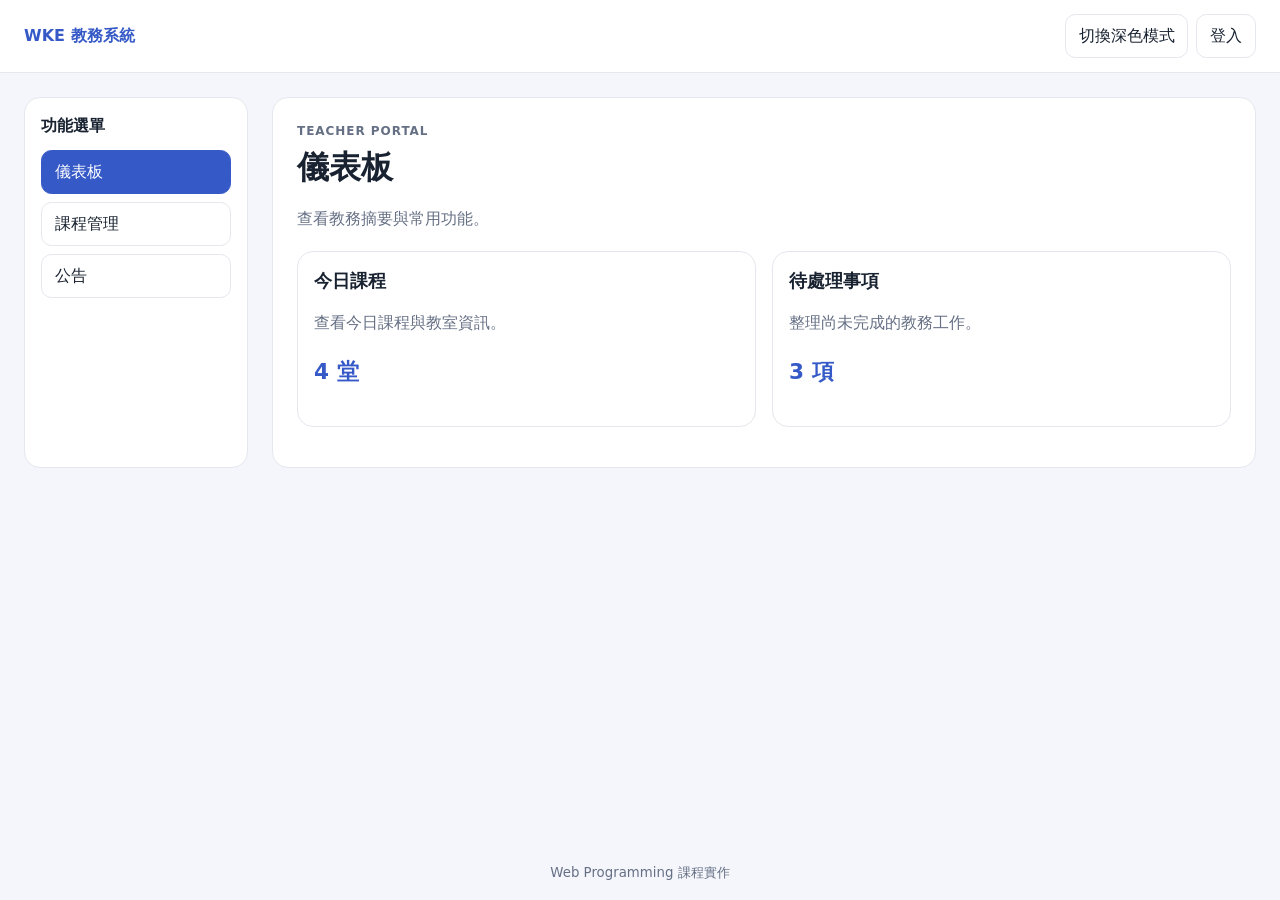
==== public/index.html @ 538012d5 "W01-W04: build responsive dashboard" ====
<!doctype html>
<html lang="zh-Hant">
  <head>
    <meta charset="utf-8">
    <meta name="viewport" content="width=device-width, initial-scale=1">
    <base href="./">
    <meta name="description" content="Web Programming 課程實作的教務儀表板原型。">
    <title>WKE 教務系統</title>
    <link rel="stylesheet" href="css/style.css">
    <script src="js/app.js" defer></script>
  </head>
  <body>
    <div class="app-shell">
      <header class="topbar">
        <a class="brand" href="./">WKE 教務系統</a>
        <div class="topbar-actions">
          <button class="theme-toggle" id="theme-toggle" type="button" aria-pressed="false">
            切換深色模式
          </button>
          <button class="login-button" id="login-button" type="button">登入</button>
        </div>
      </header>

      <div class="page-layout">
        <aside class="sidebar">
          <h2 class="sidebar-title">功能選單</h2>
          <nav id="sidebar-nav" aria-label="主要功能"></nav>
        </aside>

        <main class="main-content">
          <header class="page-heading">
            <p class="eyebrow">TEACHER PORTAL</p>
            <h1 id="page-title">儀表板</h1>
            <p>查看教務摘要與常用功能。</p>
          </header>
          <section
            class="card-grid"
            id="dashboard-cards"
            aria-label="儀表板摘要"
            aria-live="polite"
          ></section>
          <p class="status-message" id="status-message" role="status"></p>
        </main>
      </div>

      <footer class="footer">
        <small>Web Programming 課程實作</small>
      </footer>
    </div>
  </body>
</html>
---- public/css/style.css ----
:root {
  color-scheme: light;
  font-family: system-ui, -apple-system, "Segoe UI", sans-serif;
  line-height: 1.5;
  --color-page: #f4f6fb;
  --color-surface: #ffffff;
  --color-text: #182230;
  --color-muted: #667085;
  --color-accent: #3559c7;
  --color-border: #e4e7ec;
  --radius-card: 1rem;
  --space-page: 1rem;
}

*,
*::before,
*::after {
  box-sizing: border-box;
}

body {
  min-width: 320px;
  min-height: 100vh;
  margin: 0;
  background: var(--color-page);
  color: var(--color-text);
}

button,
a {
  font: inherit;
}

button {
  cursor: pointer;
}

a {
  color: inherit;
}

.app-shell {
  min-height: 100vh;
  display: grid;
  grid-template-rows: auto 1fr auto;
}

.topbar {
  display: flex;
  align-items: center;
  justify-content: space-between;
  gap: 1rem;
  padding: 0.875rem var(--space-page);
  background: var(--color-surface);
  border-bottom: 1px solid var(--color-border);
}

.brand {
  color: var(--color-accent);
  font-weight: 700;
  text-decoration: none;
}

.topbar-actions {
  display: flex;
  flex-wrap: wrap;
  justify-content: flex-end;
  gap: 0.5rem;
}

.topbar-actions button,
.nav-button {
  min-height: 2.75rem;
  padding: 0.55rem 0.8rem;
  border: 1px solid var(--color-border);
  border-radius: 0.65rem;
  background: var(--color-surface);
  color: var(--color-text);
}

.page-layout {
  display: grid;
  grid-template-columns: minmax(0, 1fr);
  align-content: start;
  gap: 1rem;
  padding: var(--space-page);
}

.sidebar,
.main-content,
.card {
  min-width: 0;
  border: 1px solid var(--color-border);
  border-radius: var(--radius-card);
  background: var(--color-surface);
}

.sidebar {
  padding: 1rem;
}

.sidebar-title {
  margin: 0 0 0.75rem;
  font-size: 1rem;
}

#sidebar-nav {
  display: flex;
  flex-wrap: wrap;
  gap: 0.5rem;
}

.nav-button {
  text-align: left;
}

.nav-button.is-active {
  border-color: var(--color-accent);
  background: var(--color-accent);
  color: #ffffff;
}

.main-content {
  padding: 1rem;
}

.page-heading {
  margin-bottom: 1.25rem;
}

.page-heading h1 {
  margin: 0.2rem 0;
}

.page-heading p,
.card p,
.footer,
.status-message {
  color: var(--color-muted);
}

.eyebrow {
  margin: 0;
  color: var(--color-accent);
  font-size: 0.75rem;
  font-weight: 700;
  letter-spacing: 0.08em;
}

.card-grid {
  display: grid;
  grid-template-columns: repeat(auto-fit, minmax(min(100%, 14rem), 1fr));
  gap: 1rem;
}

.card {
  padding: 1rem;
}

.card h2 {
  margin-top: 0;
  font-size: 1.1rem;
}

.card-value {
  color: var(--color-accent) !important;
  font-size: 1.35rem;
  font-weight: 700;
}

.footer {
  padding: 1rem var(--space-page);
  text-align: center;
}

button:focus-visible,
a:focus-visible {
  outline: 3px solid var(--color-accent);
  outline-offset: 2px;
}

.theme-dark {
  color-scheme: dark;
  --color-page: #111827;
  --color-surface: #1f2937;
  --color-text: #f3f4f6;
  --color-muted: #c0c8d4;
  --color-accent: #9bb3ff;
  --color-border: #374151;
}

.theme-dark .nav-button.is-active {
  color: #111827;
}

@media (min-width: 48rem) {
  :root {
    --space-page: 1.5rem;
  }

  .page-layout {
    grid-template-columns: 14rem minmax(0, 1fr);
    gap: 1.5rem;
  }

  #sidebar-nav {
    flex-direction: column;
  }

  .main-content {
    padding: 1.5rem;
  }
}

@media (min-width: 75rem) {
  .page-layout {
    width: min(100%, 90rem);
    margin-inline: auto;
  }
}
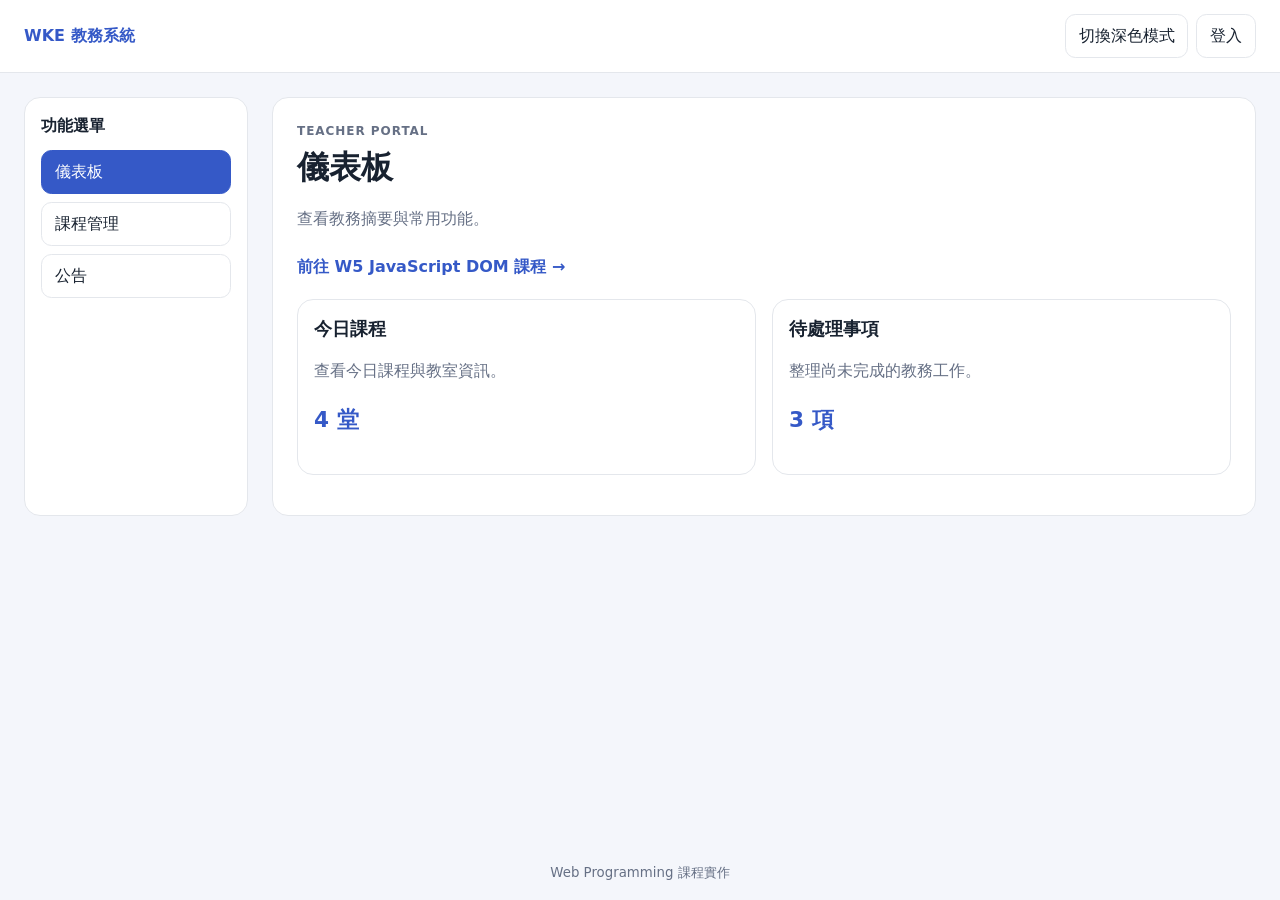
==== commit bc66cf4c: "W05: add DOM course page Co-authored-by: Copilot <223556219+Copilot@users.noreply.github.com>" ====
--- a/public/index.html
+++ b/public/index.html
@@ -32,6 +32,7 @@
             <p class="eyebrow">TEACHER PORTAL</p>
             <h1 id="page-title">儀表板</h1>
             <p>查看教務摘要與常用功能。</p>
+            <a class="w05-course-link" href="w05.html">前往 W5 JavaScript DOM 課程 →</a>
           </header>
           <section
             class="card-grid"
--- a/public/css/style.css
+++ b/public/css/style.css
@@ -139,6 +139,18 @@
   color: var(--color-muted);
 }
 
+.w05-course-link {
+  display: inline-flex;
+  margin-top: 0.5rem;
+  color: var(--color-accent);
+  font-weight: 700;
+  text-decoration: none;
+}
+
+.w05-course-link:hover {
+  text-decoration: underline;
+}
+
 .eyebrow {
   margin: 0;
   color: var(--color-accent);
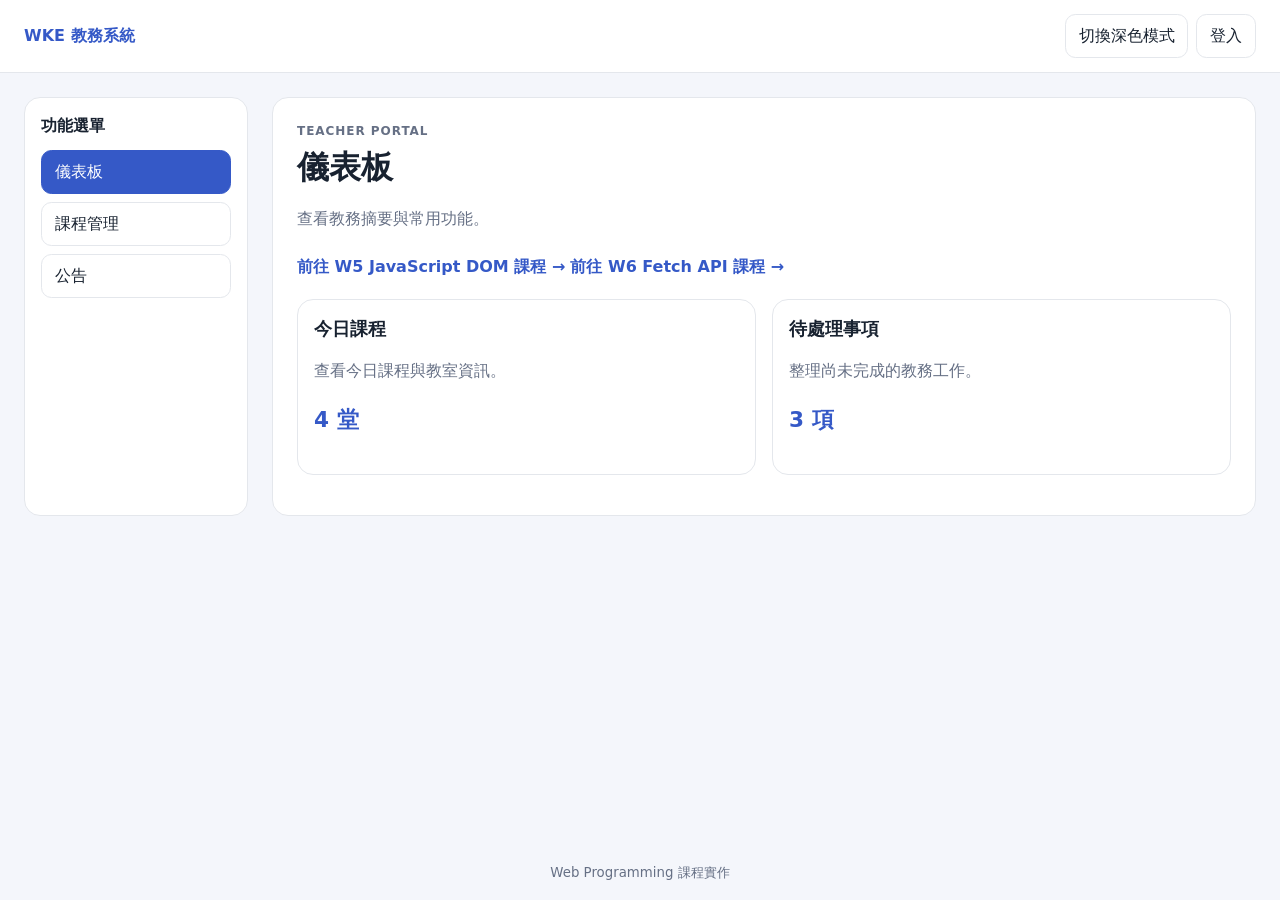
==== commit d005dfbd: "W06: add Fetch API course page Co-authored-by: Copilot <223556219+Copilot@users.noreply.github.com>" ====
--- a/public/index.html
+++ b/public/index.html
@@ -33,6 +33,7 @@
             <h1 id="page-title">儀表板</h1>
             <p>查看教務摘要與常用功能。</p>
             <a class="w05-course-link" href="w05.html">前往 W5 JavaScript DOM 課程 →</a>
+            <a class="w05-course-link" href="w06.html">前往 W6 Fetch API 課程 →</a>
           </header>
           <section
             class="card-grid"
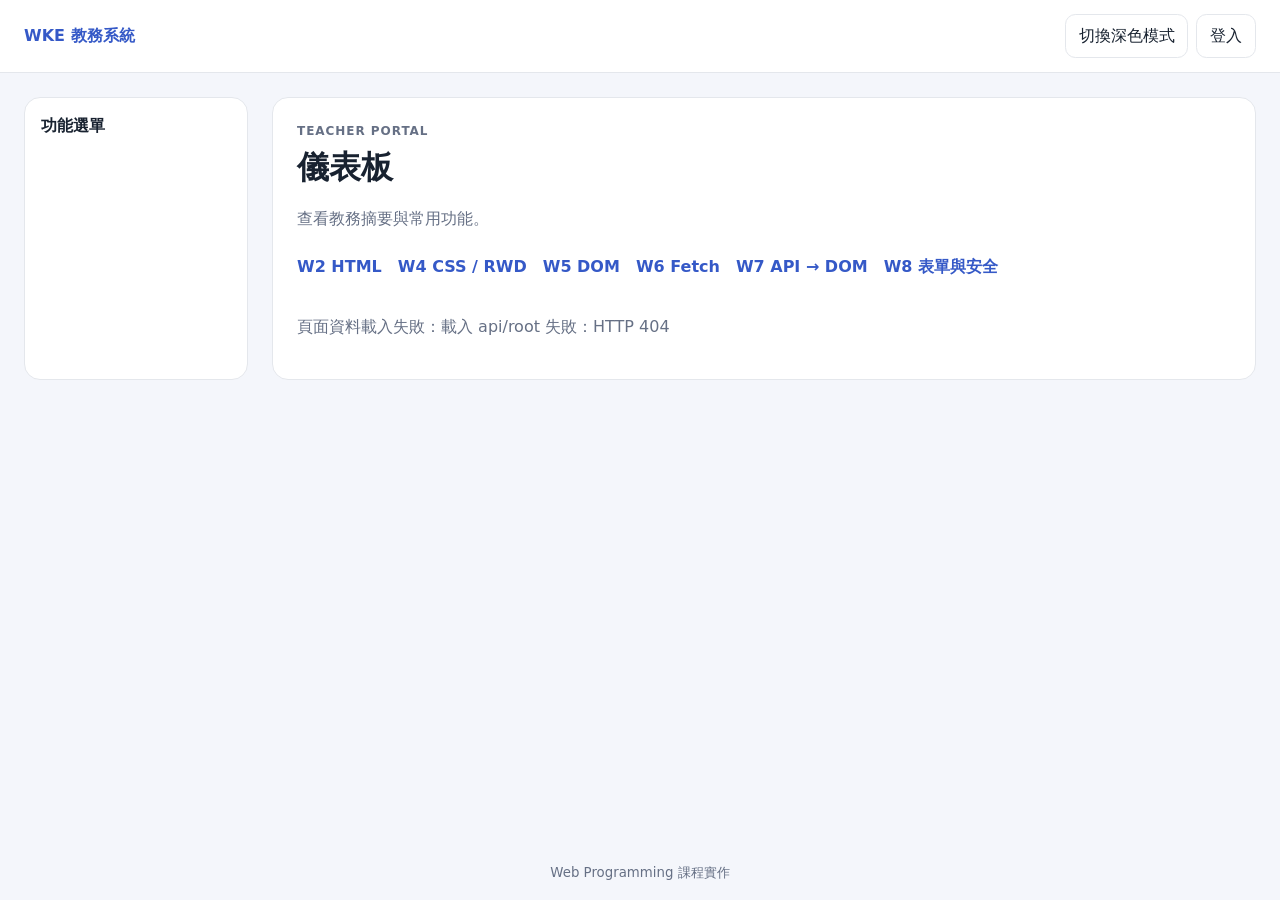
==== commit 93791d8e: "W2-W8: add course pages and learning reflections Add the missing W2 and W4 lessons, extend the dashb" ====
--- a/public/index.html
+++ b/public/index.html
@@ -32,8 +32,14 @@
             <p class="eyebrow">TEACHER PORTAL</p>
             <h1 id="page-title">儀表板</h1>
             <p>查看教務摘要與常用功能。</p>
-            <a class="w05-course-link" href="w05.html">前往 W5 JavaScript DOM 課程 →</a>
-            <a class="w05-course-link" href="w06.html">前往 W6 Fetch API 課程 →</a>
+            <nav class="course-links" aria-label="課程教材">
+              <a class="w05-course-link" href="w02.html">W2 HTML</a>
+              <a class="w05-course-link" href="w04.html">W4 CSS / RWD</a>
+              <a class="w05-course-link" href="w05.html">W5 DOM</a>
+              <a class="w05-course-link" href="w06.html">W6 Fetch</a>
+              <a class="w05-course-link" href="w07.html">W7 API → DOM</a>
+              <a class="w05-course-link" href="w08.html">W8 表單與安全</a>
+            </nav>
           </header>
           <section
             class="card-grid"
--- a/public/css/style.css
+++ b/public/css/style.css
@@ -151,6 +151,49 @@
   text-decoration: underline;
 }
 
+.course-links {
+  display: flex;
+  flex-wrap: wrap;
+  gap: 0.35rem 1rem;
+}
+
+.card-action {
+  min-height: 2.5rem;
+  padding: 0.45rem 0.7rem;
+  border: 1px solid var(--color-border);
+  border-radius: 0.6rem;
+  background: var(--color-surface);
+  color: var(--color-accent);
+  font-weight: 700;
+}
+
+.card-action:hover {
+  border-color: var(--color-accent);
+}
+
+.object-table {
+  width: 100%;
+  border-collapse: collapse;
+}
+
+.object-table th,
+.object-table td {
+  padding: 0.7rem;
+  border-bottom: 1px solid var(--color-border);
+  text-align: left;
+  vertical-align: top;
+}
+
+.object-table th {
+  color: var(--color-muted);
+  font-size: 0.875rem;
+}
+
+.table-scroll {
+  max-width: 100%;
+  overflow-x: auto;
+}
+
 .eyebrow {
   margin: 0;
   color: var(--color-accent);
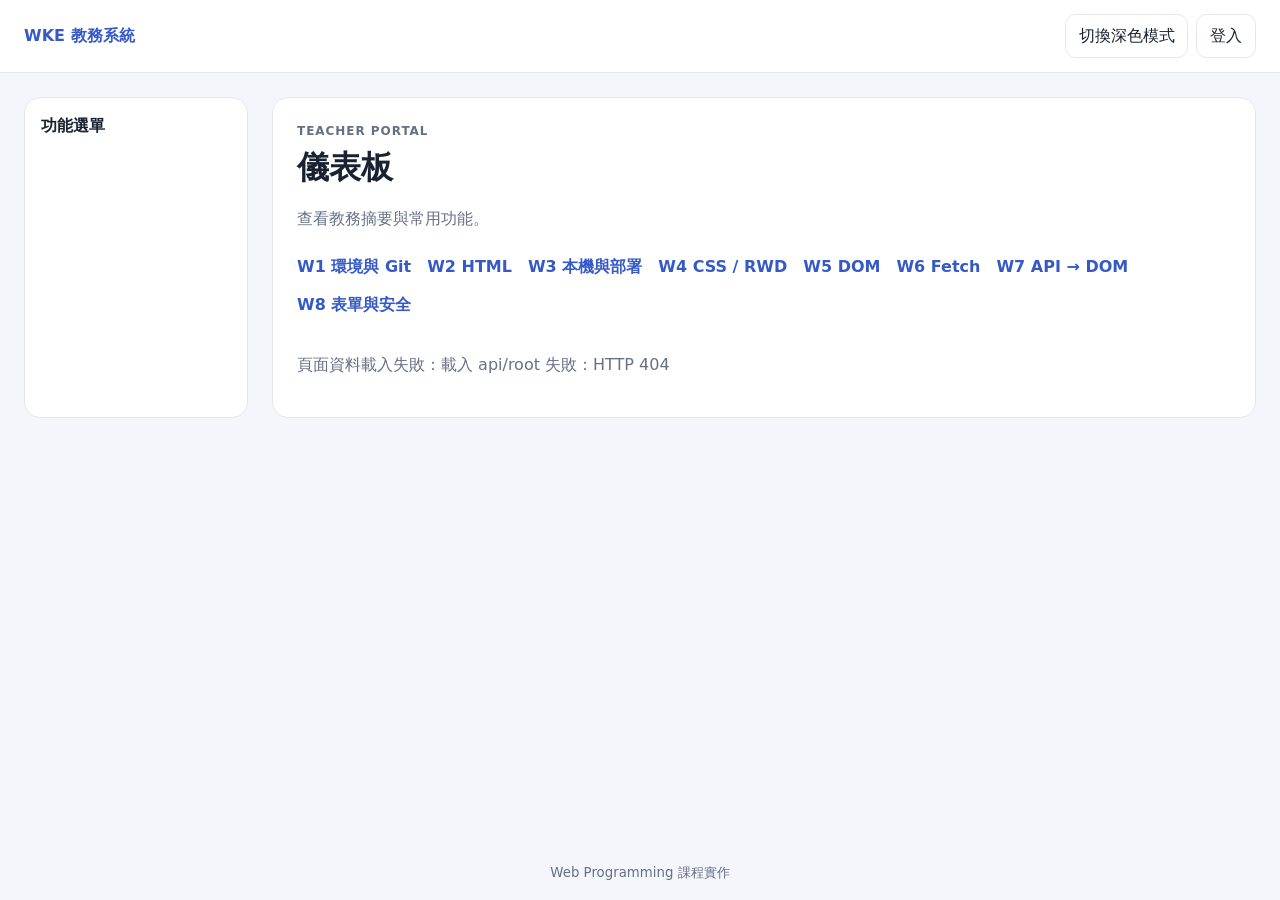
==== commit ea0bfaf8: "W1-W8: order lessons and refine learning log Add the missing W1 and W3 lesson pages, place all cours" ====
--- a/public/index.html
+++ b/public/index.html
@@ -33,7 +33,9 @@
             <h1 id="page-title">儀表板</h1>
             <p>查看教務摘要與常用功能。</p>
             <nav class="course-links" aria-label="課程教材">
+              <a class="w05-course-link" href="w01.html">W1 環境與 Git</a>
               <a class="w05-course-link" href="w02.html">W2 HTML</a>
+              <a class="w05-course-link" href="w03.html">W3 本機與部署</a>
               <a class="w05-course-link" href="w04.html">W4 CSS / RWD</a>
               <a class="w05-course-link" href="w05.html">W5 DOM</a>
               <a class="w05-course-link" href="w06.html">W6 Fetch</a>
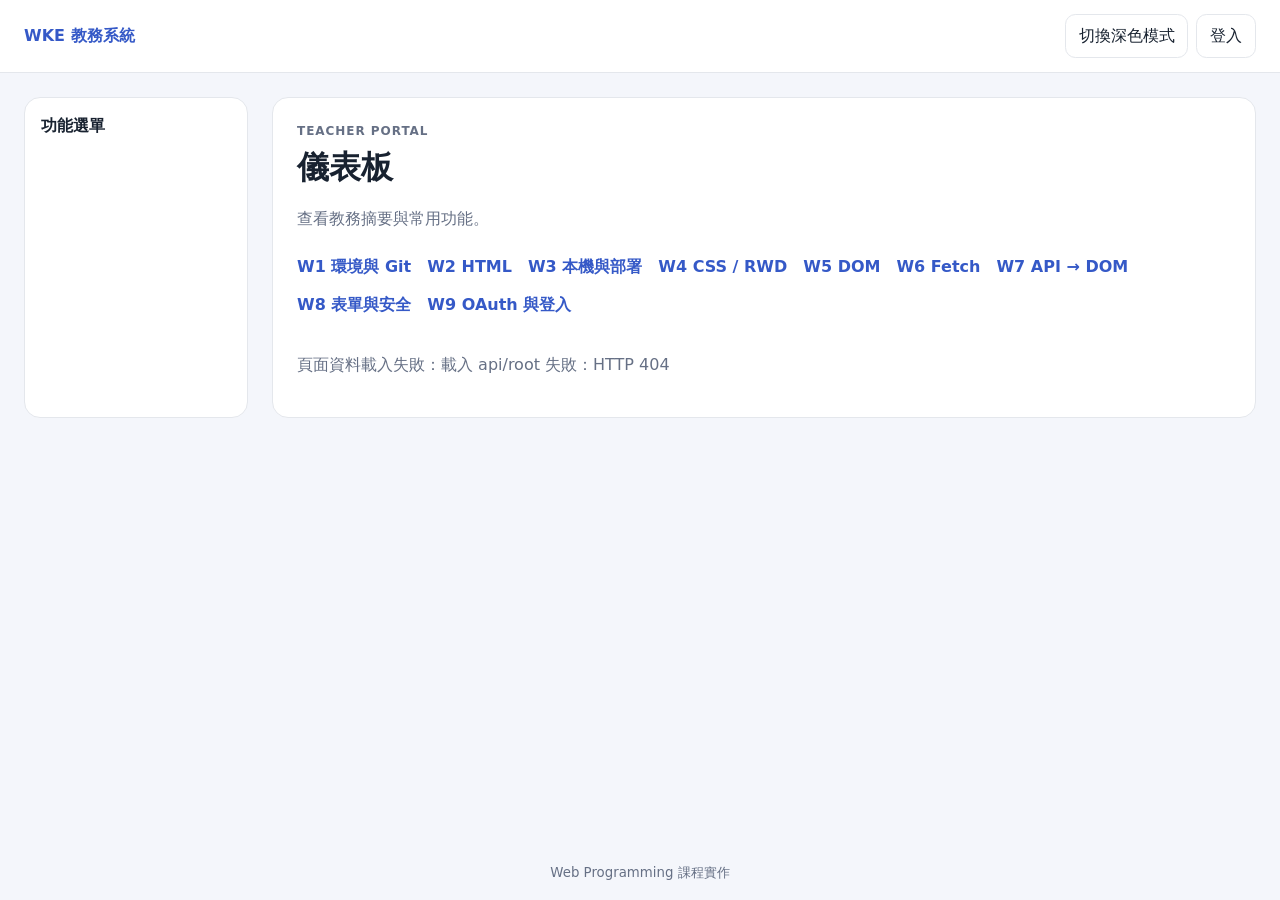
==== commit 7edf9fd6: "W09: add OAuth and login lesson Add the W9 lesson, a clearly labeled browser-only demo, and its refl" ====
--- a/public/index.html
+++ b/public/index.html
@@ -41,6 +41,7 @@
               <a class="w05-course-link" href="w06.html">W6 Fetch</a>
               <a class="w05-course-link" href="w07.html">W7 API → DOM</a>
               <a class="w05-course-link" href="w08.html">W8 表單與安全</a>
+              <a class="w05-course-link" href="w09.html">W9 OAuth 與登入</a>
             </nav>
           </header>
           <section
